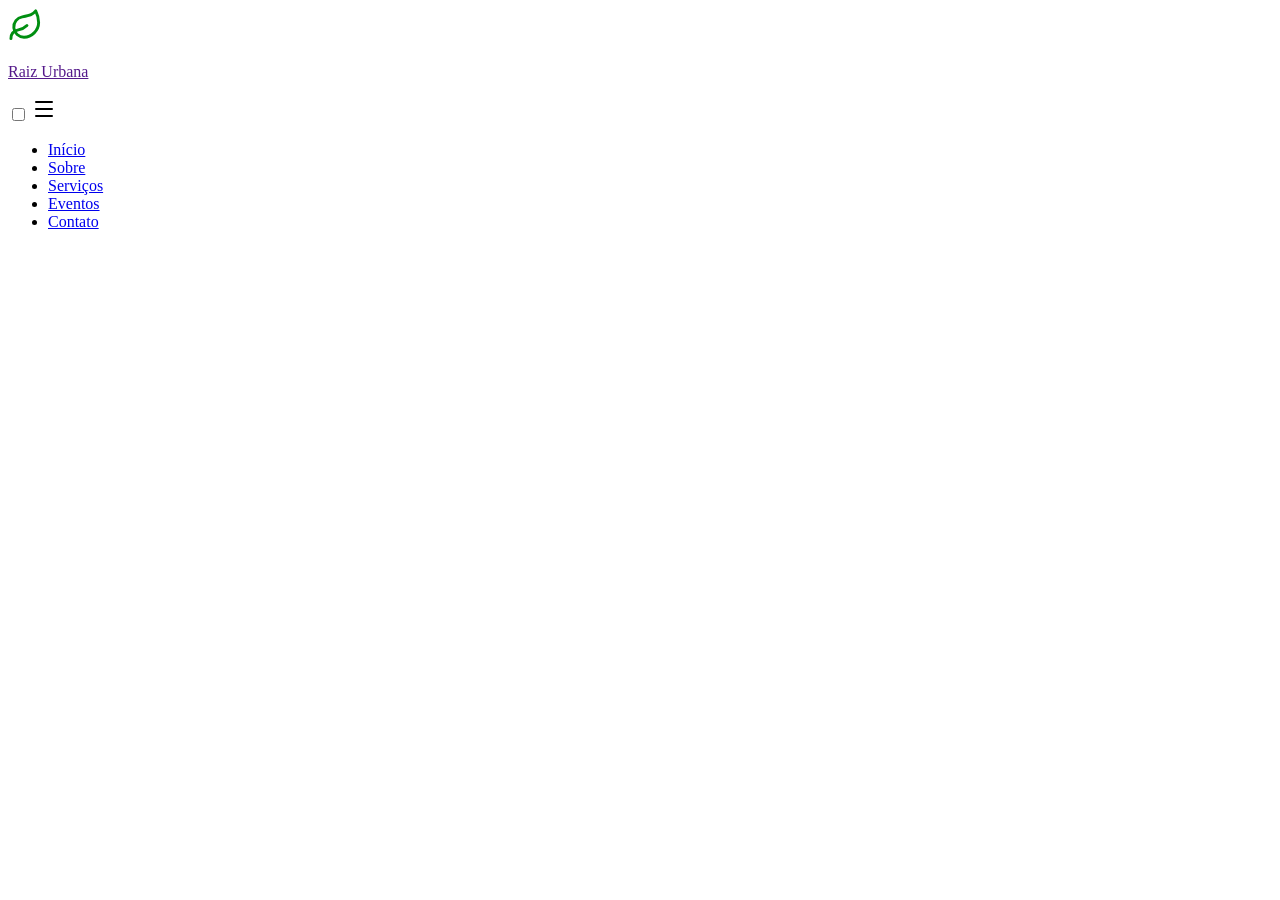
==== servicos.html @ 97cd3160 "Add files via upload" ====
<!DOCTYPE html>
<html lang="pt-br">

<head>
    <meta charset="UTF-8">
    <meta name="viewport" content="width=device-width, initial-scale=1.0">
    <link rel="preconnect" href="https://fonts.googleapis.com">
    <link rel="preconnect" href="https://fonts.gstatic.com" crossorigin>
    <link href="https://fonts.googleapis.com/css2?family=Roboto:ital,wght@0,100..900;1,100..900&display=swap"
        rel="stylesheet">
    <link rel="stylesheet" href="css/servicos.css">
    <title>Document</title>
</head>

<body>
    <header class="cabecalho">
        <div class="container-menu">
            <div class="logo-menu">
                <!--LOGO-->
                <div class="logo">
                    <a href="" class="logo-link">
                        <svg xmlns="http://www.w3.org/2000/svg" width="35" height="35" viewBox="0 0 24 24" fill="none"
                            stroke="#008f11" stroke-width="2" stroke-linecap="round" stroke-linejoin="round"
                            class="lucide lucide-leaf-icon lucide-leaf">
                            <path
                                d="M11 20A7 7 0 0 1 9.8 6.1C15.5 5 17 4.48 19 2c1 2 2 4.18 2 8 0 5.5-4.78 10-10 10Z" />
                            <path d="M2 21c0-3 1.85-5.36 5.08-6C9.5 14.52 12 13 13 12" />
                        </svg>
                        <p>Raiz Urbana</p>
                    </a>
                </div>
            </div>
            <nav class="nav-bar">
                <input type="checkbox" id="tg-toggle">
                <label for="tg-toggle" class="hamburguer"><svg xmlns="http://www.w3.org/2000/svg" width="24" height="24"
                        viewBox="0 0 24 24" fill="none" stroke="currentColor" stroke-width="2" stroke-linecap="round"
                        stroke-linejoin="round" class="lucide lucide-menu-icon lucide-menu">
                        <path d="M4 5h16" />
                        <path d="M4 12h16" />
                        <path d="M4 19h16" />
                    </svg></label>
                <ul class="menu">
                    <li><a href="index.html">Início</a></li>
                    <li><a href="sobre.html">Sobre</a></li>
                    <li><a href="servicos.html">Serviços</a></li>
                    <li><a href="eventos.html">Eventos</a></li>
                    <li><a href="contato.html">Contato</a></li>
                </ul>
            </nav>
        </div>
    </header>
    <main class="conteudo-principal">
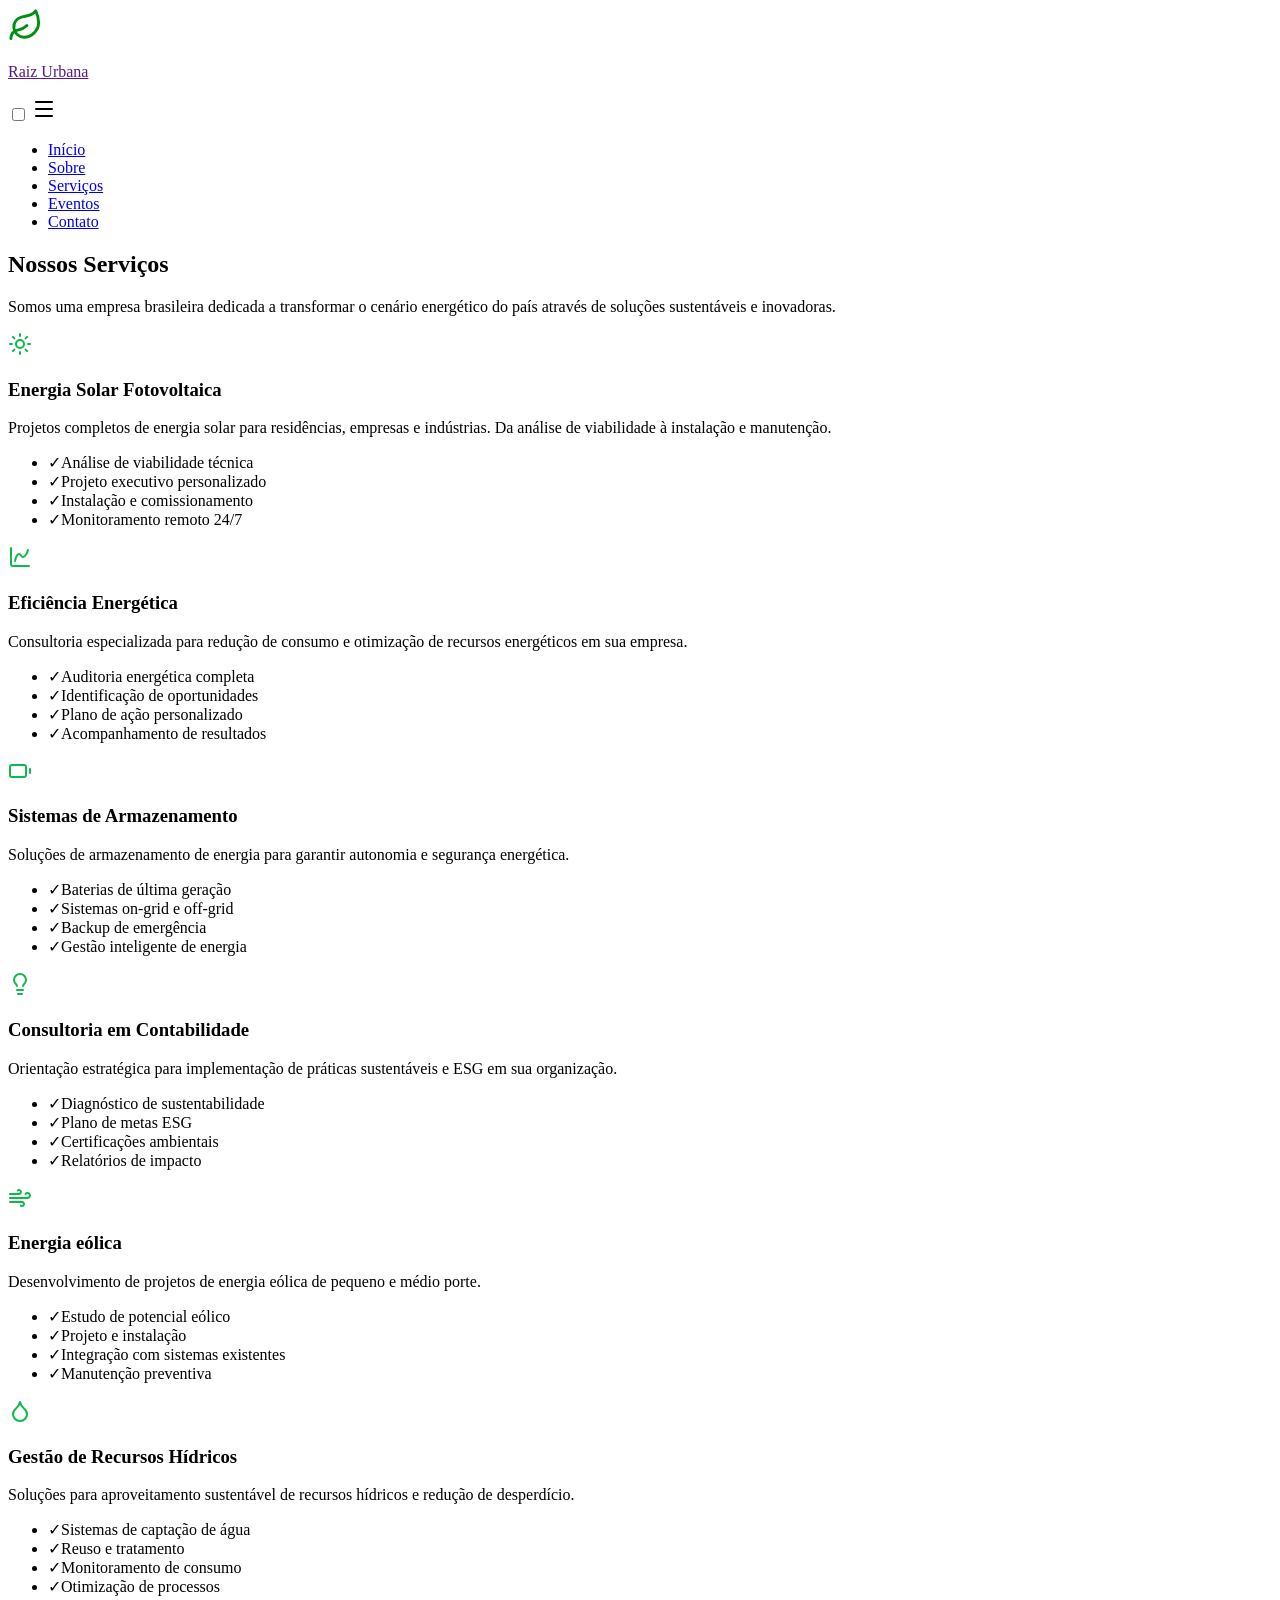
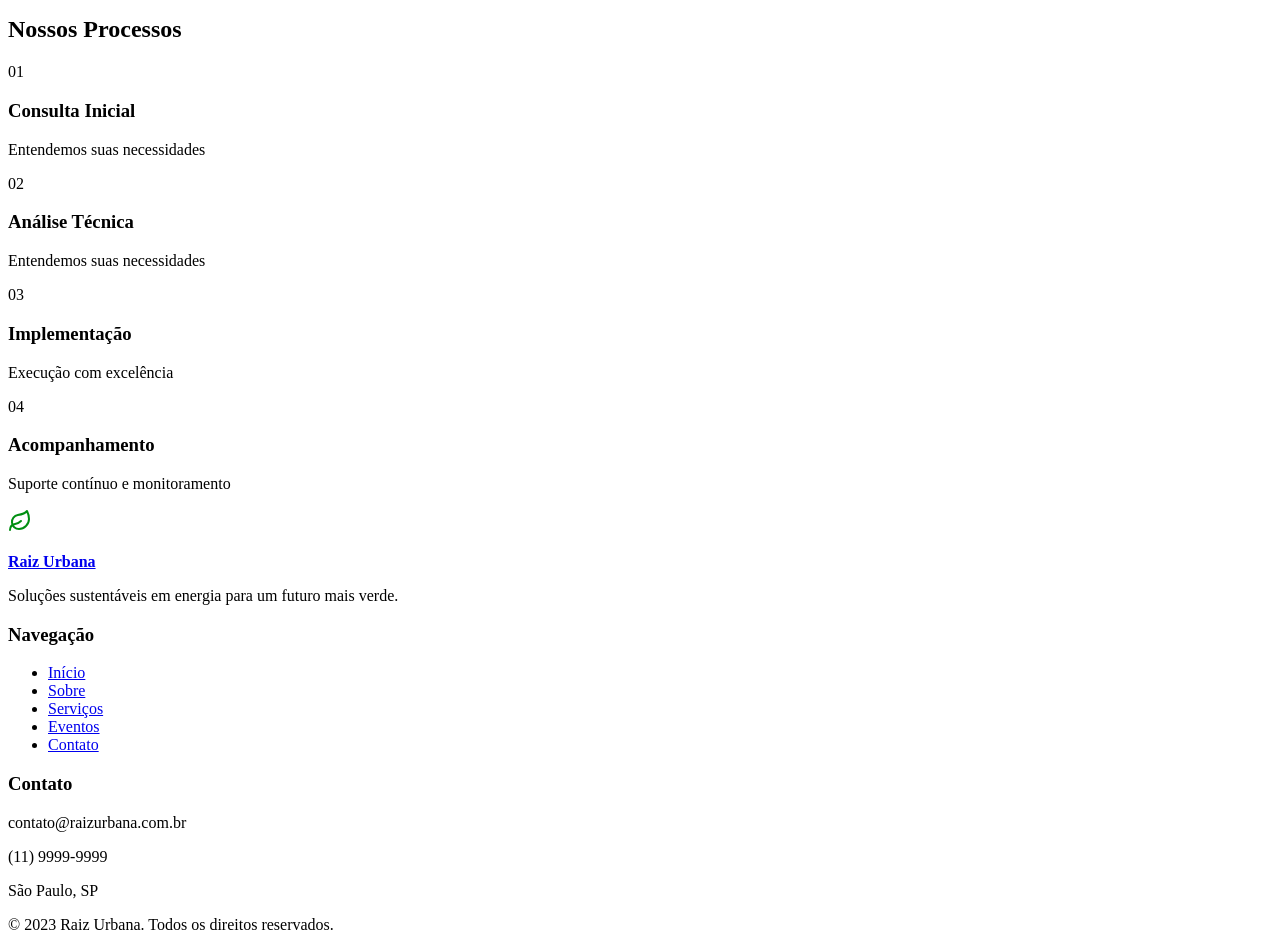
==== commit b89aae08: "Update servicos.html" ====
--- a/servicos.html
+++ b/servicos.html
@@ -8,7 +8,7 @@
     <link rel="preconnect" href="https://fonts.gstatic.com" crossorigin>
     <link href="https://fonts.googleapis.com/css2?family=Roboto:ital,wght@0,100..900;1,100..900&display=swap"
         rel="stylesheet">
-    <link rel="stylesheet" href="css/servicos.css">
+    <link rel="stylesheet" href="../css/servicos.css">
     <title>Document</title>
 </head>
 
@@ -39,6 +39,7 @@
                         <path d="M4 12h16" />
                         <path d="M4 19h16" />
                     </svg></label>
+
                 <ul class="menu">
                     <li><a href="index.html">Início</a></li>
                     <li><a href="sobre.html">Sobre</a></li>
@@ -49,4 +50,249 @@
             </nav>
         </div>
     </header>
-    <main class="conteudo-principal">+    <main class="conteudo-principal">
+        <section class="banner-pagina">
+            <div class="container">
+                <h2 class="title-banner">
+                    <span>Nossos Serviços</span>
+                </h2>
+                <p class="subtitle">
+                    Somos uma empresa brasileira dedicada a transformar o cenário energético do país através de soluções
+                    sustentáveis e inovadoras.
+                </p>
+            </div>
+        </section>
+        
+        <section class="sessao-servicos">
+            <div class="container">
+
+                <article class="faixa-cards">
+                    <div class="card-serv">
+                        <div class="container-card">
+                            <div class="icon">
+                                <svg xmlns="http://www.w3.org/2000/svg" width="24" height="24" viewBox="0 0 24 24"
+                                    fill="none" stroke="#0cba4b" stroke-width="2" stroke-linecap="round"
+                                    stroke-linejoin="round" class="lucide lucide-sun-icon lucide-sun">
+                                    <circle cx="12" cy="12" r="4" />
+                                    <path d="M12 2v2" />
+                                    <path d="M12 20v2" />
+                                    <path d="m4.93 4.93 1.41 1.41" />
+                                    <path d="m17.66 17.66 1.41 1.41" />
+                                    <path d="M2 12h2" />
+                                    <path d="M20 12h2" />
+                                    <path d="m6.34 17.66-1.41 1.41" />
+                                    <path d="m19.07 4.93-1.41 1.41" />
+                                </svg>
+                            </div>
+                            <h3>Energia Solar Fotovoltaica</h3>
+                            <p>Projetos completos de energia solar para residências, empresas e indústrias. Da análise
+                                de
+                                viabilidade à instalação e manutenção.</p>
+                            <ul class="especialidade-area">
+                                <li><span class="confirm-especi">✓</span>Análise de viabilidade técnica</li>
+                                <li><span class="confirm-especi">✓</span>Projeto executivo personalizado</li>
+                                <li><span class="confirm-especi">✓</span>Instalação e comissionamento</li>
+                                <li><span class="confirm-especi">✓</span>Monitoramento remoto 24/7</li>
+                            </ul>
+                        </div>
+                    </div>
+                    <div class="card-serv">
+                        <div class="container-card">
+                            <div class="icon">
+                                <svg xmlns="http://www.w3.org/2000/svg" width="24" height="24" viewBox="0 0 24 24"
+                                    fill="none" stroke="#0cba4b" stroke-width="2" stroke-linecap="round"
+                                    stroke-linejoin="round" class="lucide lucide-chart-spline-icon lucide-chart-spline">
+                                    <path d="M3 3v16a2 2 0 0 0 2 2h16" />
+                                    <path d="M7 16c.5-2 1.5-7 4-7 2 0 2 3 4 3 2.5 0 4.5-5 5-7" />
+                                </svg>
+                            </div>
+                            <h3>Eficiência Energética</h3>
+                            <p>Consultoria especializada para redução de consumo e otimização de recursos energéticos em
+                                sua
+                                empresa.</p>
+                            <ul class="especialidade-area">
+                                <li><span class="confirm-especi">✓</span>Auditoria energética completa</li>
+                                <li><span class="confirm-especi">✓</span>Identificação de oportunidades</li>
+                                <li><span class="confirm-especi">✓</span>Plano de ação personalizado</li>
+                                <li><span class="confirm-especi">✓</span>Acompanhamento de resultados</li>
+                            </ul>
+                        </div>
+                    </div>
+                    <div class="card-serv">
+                        <div class="container-card">
+                            <div class="icon">
+                                <svg xmlns="http://www.w3.org/2000/svg" width="24" height="24" viewBox="0 0 24 24"
+                                    fill="none" stroke="#0cba4b" stroke-width="2" stroke-linecap="round"
+                                    stroke-linejoin="round" class="lucide lucide-battery-icon lucide-battery">
+                                    <path d="M 22 14 L 22 10" />
+                                    <rect x="2" y="6" width="16" height="12" rx="2" />
+                                </svg>
+                            </div>
+                            <h3>Sistemas de Armazenamento</h3>
+                            <p>Soluções de armazenamento de energia para garantir autonomia e segurança energética.</p>
+                            <ul class="especialidade-area">
+                                <li><span class="confirm-especi">✓</span>Baterias de última geração</li>
+                                <li><span class="confirm-especi">✓</span>Sistemas on-grid e off-grid</li>
+                                <li><span class="confirm-especi">✓</span>Backup de emergência</li>
+                                <li><span class="confirm-especi">✓</span>Gestão inteligente de energia</li>
+                            </ul>
+                        </div>
+                    </div>
+
+
+                    <div class="card-serv">
+                        <div class="container-card">
+                            <div class="icon"> <svg xmlns="http://www.w3.org/2000/svg" width="24" height="24"
+                                    viewBox="0 0 24 24" fill="none" stroke="#0cba4b" stroke-width="2"
+                                    stroke-linecap="round" stroke-linejoin="round"
+                                    class="lucide lucide-lightbulb-icon lucide-lightbulb">
+                                    <path
+                                        d="M15 14c.2-1 .7-1.7 1.5-2.5 1-.9 1.5-2.2 1.5-3.5A6 6 0 0 0 6 8c0 1 .2 2.2 1.5 3.5.7.7 1.3 1.5 1.5 2.5" />
+                                    <path d="M9 18h6" />
+                                    <path d="M10 22h4" />
+                                </svg>
+                            </div>
+                            <h3>Consultoria em Contabilidade</h3>
+                            <p>Orientação estratégica para implementação de práticas sustentáveis e ESG em sua
+                                organização.</p>
+                            <ul class="especialidade-area">
+                                <li><span class="confirm-especi">✓</span>Diagnóstico de sustentabilidade</li>
+                                <li><span class="confirm-especi">✓</span>Plano de metas ESG</li>
+                                <li><span class="confirm-especi">✓</span>Certificações ambientais</li>
+                                <li><span class="confirm-especi">✓</span>Relatórios de impacto</li>
+                            </ul>
+                        </div>
+                    </div>
+                    <div class="card-serv">
+                        <div class="container-card">
+                            <div class="icon"><svg xmlns="http://www.w3.org/2000/svg" width="24" height="24"
+                                    viewBox="0 0 24 24" fill="none" stroke="#0cba4b" stroke-width="2"
+                                    stroke-linecap="round" stroke-linejoin="round"
+                                    class="lucide lucide-wind-icon lucide-wind">
+                                    <path d="M12.8 19.6A2 2 0 1 0 14 16H2" />
+                                    <path d="M17.5 8a2.5 2.5 0 1 1 2 4H2" />
+                                    <path d="M9.8 4.4A2 2 0 1 1 11 8H2" />
+                                </svg>
+                            </div>
+                            <h3>Energia eólica</h3>
+                            <p>Desenvolvimento de projetos de energia eólica de pequeno e médio porte.</p>
+                            <ul class="especialidade-area">
+                                <li><span class="confirm-especi">✓</span>Estudo de potencial eólico</li>
+                                <li><span class="confirm-especi">✓</span>Projeto e instalação</li>
+                                <li><span class="confirm-especi">✓</span>Integração com sistemas existentes</li>
+                                <li><span class="confirm-especi">✓</span>Manutenção preventiva</li>
+                            </ul>
+                        </div>
+                    </div>
+                    <div class="card-serv">
+                        <div class="container-card">
+                            <div class="icon">
+                                <svg xmlns="http://www.w3.org/2000/svg" width="24" height="24" viewBox="0 0 24 24"
+                                    fill="none" stroke="#0cba4b" stroke-width="2" stroke-linecap="round"
+                                    stroke-linejoin="round" class="lucide lucide-droplet-icon lucide-droplet">
+                                    <path
+                                        d="M12 22a7 7 0 0 0 7-7c0-2-1-3.9-3-5.5s-3.5-4-4-6.5c-.5 2.5-2 4.9-4 6.5C6 11.1 5 13 5 15a7 7 0 0 0 7 7z" />
+                                </svg>
+                            </div>
+                            <h3>Gestão de Recursos Hídricos</h3>
+                            <p>Soluções para aproveitamento sustentável de recursos hídricos e redução de
+                                desperdício.
+                            </p>
+                            <ul class="especialidade-area">
+                                <li><span class="confirm-especi">✓</span>Sistemas de captação de água</li>
+                                <li><span class="confirm-especi">✓</span>Reuso e tratamento</li>
+                                <li><span class="confirm-especi">✓</span>Monitoramento de consumo</li>
+                                <li><span class="confirm-especi">✓</span>Otimização de processos</li>
+                            </ul>
+                        </div>
+                    </div>
+                </article>
+            </div>
+        </section>
+
+        <section class="sessao-nosso-processo">
+            <h2 class="title-sessao-cards">
+                <span>Nossos Processos</span>
+            </h2>
+
+            <div class="container">
+                <article class="container-processos">
+
+                    <div class="processos">
+                        <div class="consultas">
+                            <div class="numero-processo"><span>01</span></div>
+                            <h3>Consulta Inicial</h3>
+                            <p class="descricao-processo">Entendemos suas necessidades</p>
+                        </div>
+                    </div>
+                    <div class="processos">
+                        <div class="consultas">
+                            <div class="numero-processo"><span>02</span></div>
+                            <h3>Análise Técnica</h3>
+                            <p class="descricao-processo">Entendemos suas necessidades</p>
+                        </div>
+                    </div>
+                    <div class="processos">
+                        <div class="consultas">
+                            <div class="numero-processo"><span>03</span></div>
+                            <h3>Implementação</h3>
+                            <p class="descricao-processo">Execução com excelência</p>
+                        </div>
+                    </div>
+                    <div class="processos">
+                        <div class="consultas">
+                            <div class="numero-processo"><span>04</span></div>
+                            <h3>Acompanhamento</h3>
+                            <p class="descricao-processo">Suporte contínuo e monitoramento</p>
+                        </div>
+                    </div>
+                </article>
+            </div>
+        </section>
+    </main>
+
+    <footer class="footer-site">
+        <div class="container-footer">
+            <div class="column-footer">
+                <div class="logo-footer d-flex">
+                    <a href="/">
+                        <svg xmlns="http://www.w3.org/2000/svg" width="24" height="24" viewBox="0 0 24 24" fill="none"
+                            stroke="#008f11" stroke-width="2" stroke-linecap="round" stroke-linejoin="round"
+                            class="lucide lucide-leaf-icon lucide-leaf">
+                            <path
+                                d="M11 20A7 7 0 0 1 9.8 6.1C15.5 5 17 4.48 19 2c1 2 2 4.18 2 8 0 5.5-4.78 10-10 10Z" />
+                            <path d="M2 21c0-3 1.85-5.36 5.08-6C9.5 14.52 12 13 13 12" />
+                        </svg>
+                        <p><strong>Raiz Urbana</strong></p>
+                    </a>
+                </div>
+                <p class="subtitle-logo">
+                    Soluções sustentáveis em energia para um futuro mais verde.
+                </p>
+            </div>
+            <div class="column-footer">
+                <div class="navegacao">
+                    <h3>Navegação</h3>
+                    <ul class="paginas-links">
+                        <li><a href="#">Início</a></li>
+                        <li><a href="#">Sobre</a></li>
+                        <li><a href="#">Serviços</a></li>
+                        <li><a href="#">Eventos</a></li>
+                        <li><a href="#">Contato</a></li>
+                    </ul>
+                </div>
+            </div>
+            <div class="column-footer">
+                <div class="contato">
+                    <h3>Contato</h3>
+                    <p>contato@raizurbana.com.br</p>
+                    <p>(11) 9999-9999</p>
+                    <p>São Paulo, SP</p>
+                </div>
+            </div>
+        </div>
+        <p class="footer-copyright">© 2023 Raiz Urbana. Todos os direitos reservados.</p>
+    </footer>
+</body>
+
+</html>
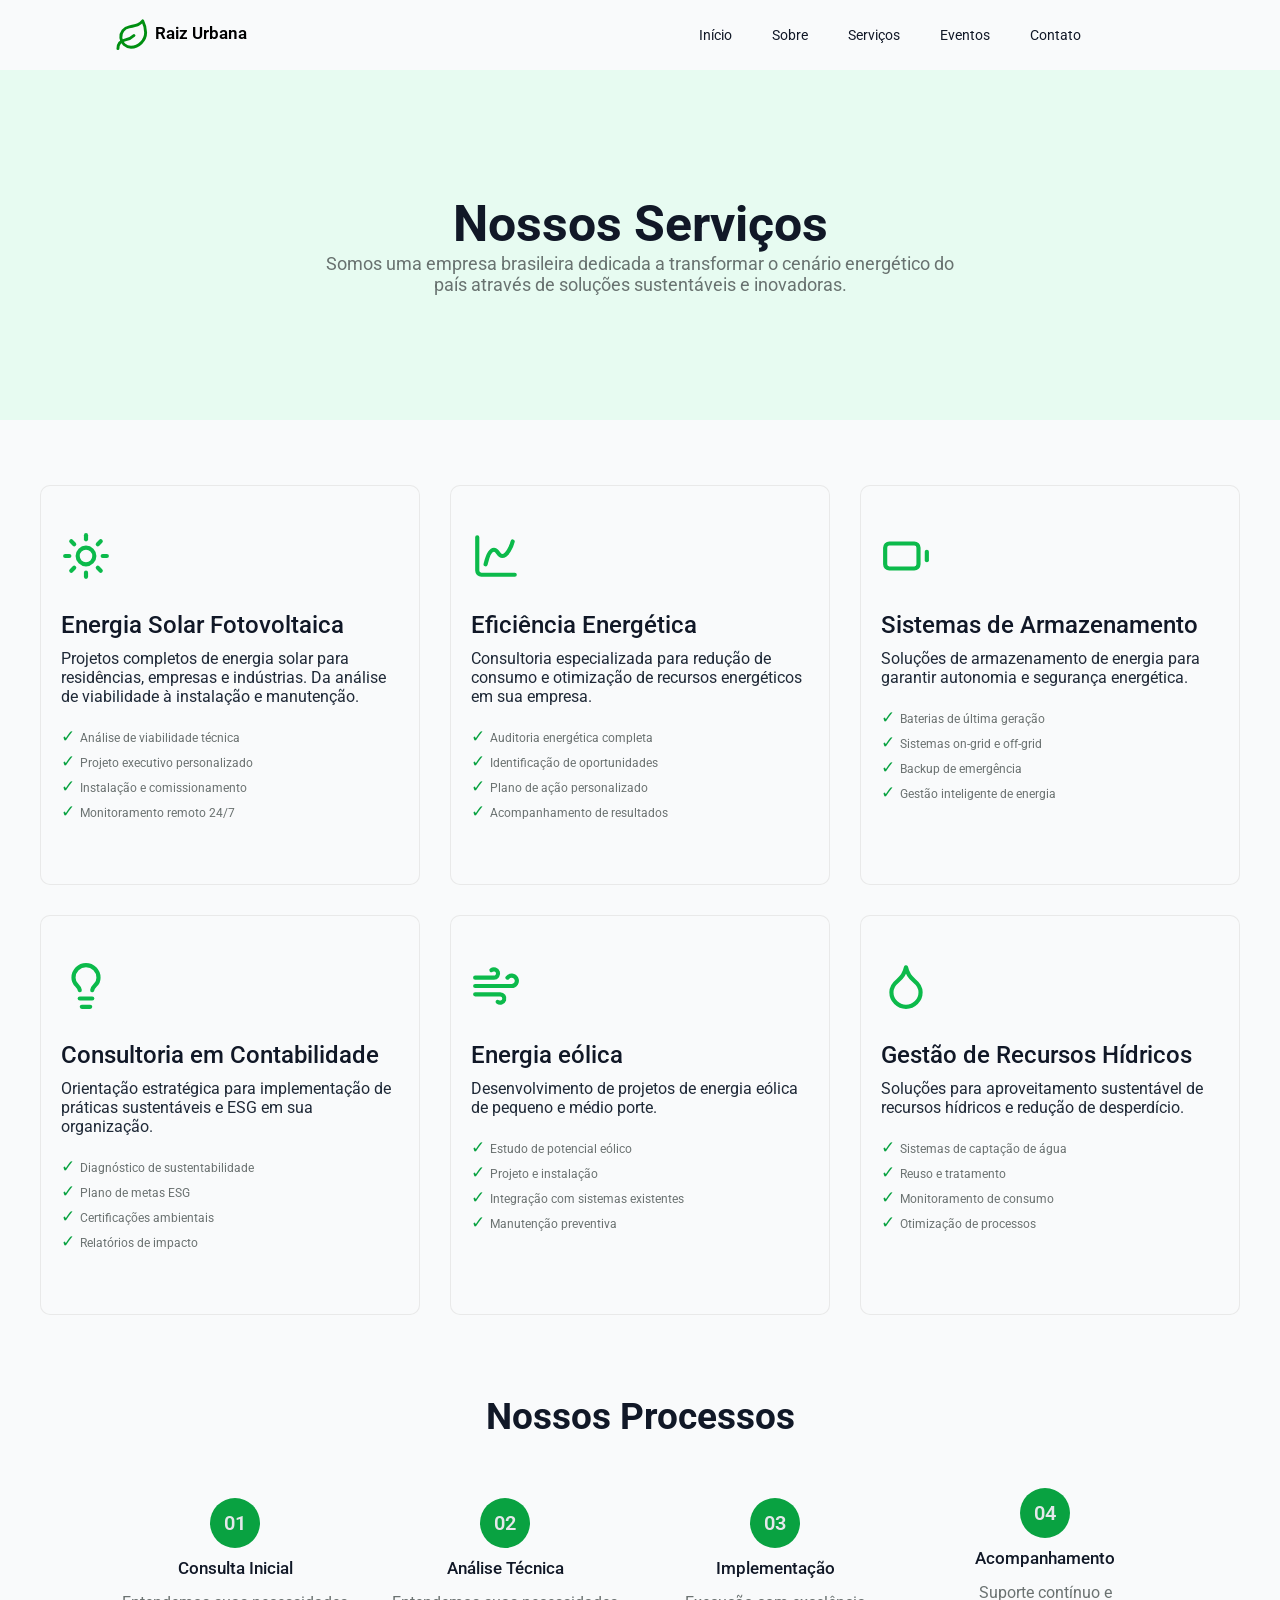
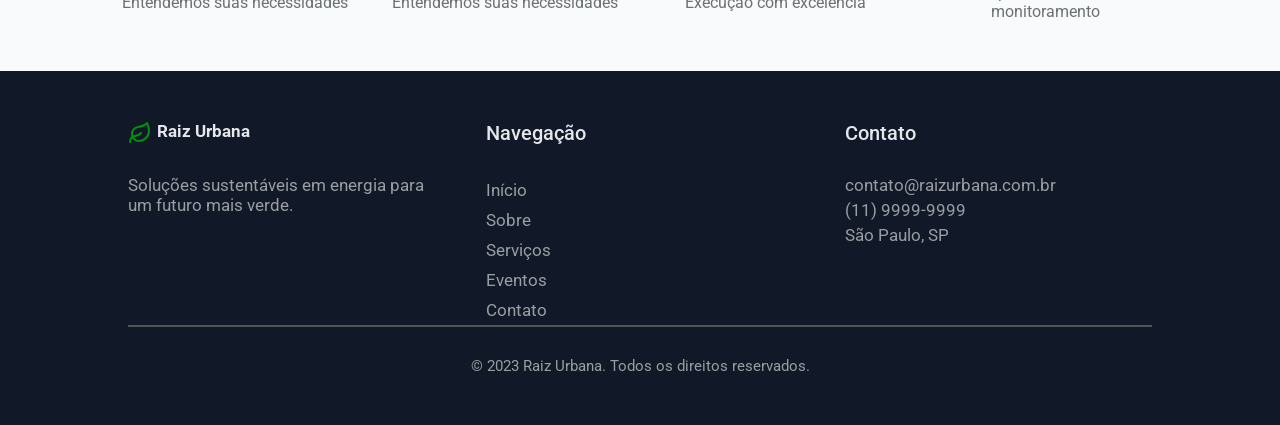
==== commit 4aa5b52a: "Update servicos.html" ====
--- a/servicos.html
+++ b/servicos.html
@@ -8,7 +8,7 @@
     <link rel="preconnect" href="https://fonts.gstatic.com" crossorigin>
     <link href="https://fonts.googleapis.com/css2?family=Roboto:ital,wght@0,100..900;1,100..900&display=swap"
         rel="stylesheet">
-    <link rel="stylesheet" href="../css/servicos.css">
+    <link rel="stylesheet" href="servicos.css">
     <title>Document</title>
 </head>
 
--- a/servicos.css
+++ b/servicos.css
@@ -0,0 +1,638 @@
+:root {
+    --color-font-primary: #0cba4b;
+    --color-font-secondary: rgb(13, 155, 89);
+    --color-hover: #09a241;
+    --background-suave: #e7fbf1;
+    --color-font-preta: #0c0d12;
+    --color-font-cinza: #575e5de0;
+    --color-font-cinza-fraco: #e5e5e5cf;
+    --color-font-footer: #9a9ea2;
+
+    /* Fontes */
+
+    --color-textos-principais: #111827;
+    --color-textos-secundarios: #1f2937;
+    --color-bordas: #e5e7eb;
+    --backgrounds-claros: #f9fafb;
+
+    /* Tamanho da fonte */
+
+    --tamanho-title-sessao: 3.7rem;
+    --tamamho-subtitulos: 2rem;
+    --tamanho-textos: 1.6rem;
+}
+
+/* Estilos globais */
+
+* {
+    padding: 0;
+    margin: 0;
+    box-sizing: border-box;
+}
+
+a {
+    text-decoration: none;
+    color: inherit;
+}
+
+.container {
+    max-width: 100%;
+    width: 100%;
+    min-height: 100%;
+    height: 100%;
+    margin: 0 auto 0;
+    padding: 0;
+    box-sizing: border-box;
+}
+
+html,
+body {
+    height: 100vh;
+    margin: auto;
+    width: 100%;
+}
+
+html {
+    margin: auto;
+    scroll-behavior: smooth;
+    min-width: 100%;
+    font-size: 62.5%;
+    display: flex;
+    justify-content: center;
+    align-items: center;
+}
+
+body {
+    font-family: 'Roboto', sans-serif;
+    margin: 0;
+    padding: 0;
+    background-color: var(--backgrounds-claros);
+    max-width: 1750px;
+}
+
+.cabecalho {
+    background-color: var(--backgrounds-claros);
+    width: 100%;
+    max-width: 1750px;
+    height: 5em;
+    margin: 0;
+    text-align: center;
+    font-size: 1.4rem;
+    position: fixed;
+    z-index: 99999;
+}
+
+.cabecalho .container-menu {
+    margin: auto;
+    min-width: 100%;
+    height: 100%;
+    display: flex;
+    align-items: center;
+}
+
+.logo-menu {
+    width: 30%;
+    height: 100%;
+    display: flex;
+    justify-content: center;
+    align-items: center;
+}
+
+.logo {
+    padding-left: 25px;
+    width: 100%;
+    height: 100%;
+    display: flex;
+
+    align-items: center;
+    justify-content: start;
+}
+
+.logo-link {
+    display: flex;
+    width: 50%;
+    margin: auto;
+}
+
+.logo-link p {
+    padding: .5rem;
+    font-size: 17px;
+    height: 35px;
+    font-weight: 600;
+}
+
+.nav-bar {
+    width: 70%;
+    height: 100%;
+}
+
+.menu {
+    width: 80%;
+    height: 100%;
+    list-style-type: none;
+
+    display: flex;
+    justify-content: end;
+    align-items: center;
+}
+
+.menu a {
+    padding: 1rem 2rem;
+    font-size: 14px;
+    color: var(--color-textos-principais);
+}
+
+.menu a:hover {
+    color: var(--color-hover);
+}
+
+.hamburguer,
+#tg-toggle {
+    display: none;
+    cursor: pointer;
+}
+
+
+.conteudo-principal {
+    min-width: 100%;
+    height: auto;
+    display: flex;
+    flex-direction: column;
+    justify-content: center;
+    align-items: center;
+    margin-top: 7rem;
+}
+
+.banner-pagina {
+    height: 35rem;
+    max-width: 100%;
+    width: 100%;
+    background-color: var(--background-suave);
+}
+
+.banner-pagina>.container {
+    display: flex;
+    flex-direction: column;
+    align-items: center;
+    justify-content: center;
+    gap: 0;
+}
+
+.title-banner {
+    max-width: 100%;
+    width: 100%;
+    height: fit-content;
+    padding: 0;
+    margin-bottom: 3rem;
+    margin: 0;
+    text-align: center;
+}
+
+.title-banner span {
+    font-size: 5rem;
+    color: var(--color-textos-principais);
+}
+
+.subtitle {
+    color: var(--color-font-cinza);
+    font-size: 1.8rem;
+    margin: 0;
+    width: 50%;
+    text-align: center;
+}
+
+/**************
+*Sessao nossos servicos*
+**************/
+
+.sessao-servicos {
+    margin-top: 5rem;
+    width: 100%;
+    height: auto;
+    padding: 1.5rem 0 5rem;
+    display: flex;
+    flex-direction: column;
+    align-items: center;
+}
+
+.faixa-cards {
+    min-width: 98%;
+    max-width: 100%;
+    display: flex;
+    justify-content: center;
+    align-items: center;
+    gap: 3rem;
+    flex-wrap: wrap;
+    padding: 0 4rem;
+}
+
+.card-serv {
+    flex-shrink: 1;
+    flex-grow: 1;
+    width: 25%;
+    height: 40rem;
+    background-color: var(--backgrounds-claros);
+    display: flex;
+    flex-direction: column;
+    align-items: center;
+    padding: 2rem 2rem 0;
+    border-radius: 1rem;
+    border: 1px solid var(--color-font-cinza-fraco);
+}
+
+.card-serv:hover {
+    box-shadow: 1px 1px 20px -5px #918f8f;
+    outline: 0.1rem solid var(--color-hover);
+}
+
+.card-serv .icon {
+    width: 100%;
+    height: 10rem;
+    display: flex;
+    justify-content: start;
+    align-items: center;
+}
+
+.icon svg {
+    width: 5rem;
+    height: 5rem;
+}
+
+.container-card h3 {
+    width: 100%;
+    height: auto;
+    font-size: calc(.8rem + var(--tamanho-textos));
+    color: var(--color-textos-principais);
+    margin: .5rem 0 1rem;
+    font-weight: 500;
+
+}
+
+.container-card p {
+    width: 100%;
+    height: auto;
+    font-size: var(--tamanho-textos);
+    color: var(--color-textos-secundarios);
+
+    margin: 1rem 0 2rem;
+}
+
+.container-card ul.especialidade-area {
+    width: 100%;
+    height: auto;
+    list-style-type: none;
+    display: flex;
+    flex-direction: column;
+    gap: .5rem;
+
+    font-size: 1.2rem;
+    color: var(--color-font-cinza);
+}
+
+.confirm-especi {
+    color: var(--color-hover);
+    font-size: 1.7rem;
+    margin-right: .5rem;
+}
+
+/**************
+*Sessao nossos processos*
+**************/
+
+
+h2.title-sessao-cards {
+    width: 100%;
+    height: auto;
+    padding: 1.5rem 0 5rem;
+    text-align: center;
+}
+
+
+h2.title-sessao-cards span {
+    font-size: var(--tamanho-title-sessao);
+    color: var(--color-textos-principais);
+}
+
+.sessao-nosso-processo {
+    width: 100%;
+    height: auto;
+    padding: 1.5rem 0 5rem;
+    display: flex;
+    flex-direction: column;
+    align-items: center;
+}
+
+article.container-processos {
+    width: 100%;
+    height: auto;
+    display: flex;
+    justify-content: center;
+    align-items: center;
+    gap: 3rem;
+    padding: 0 4rem;
+}
+
+.processos{
+    text-align: center;
+    width: 20%;
+    min-height: 10rem;
+    height: auto;
+}
+
+.processos .consultas {
+    width: 100%;
+    height: 100%;
+    display: flex;
+    flex-direction: column;
+    justify-content: center;
+    align-items: center;
+}
+
+
+.numero-processo {
+    margin: 0 auto 1rem;
+    padding: 1.9rem;
+
+    width: 5rem;
+    height: 5rem;
+
+    border-radius: 50%;
+    background-color: var(--color-hover);
+    color: var(--color-bordas);
+    font-size: 2rem;
+    font-weight: 600;
+
+    display: flex;
+    justify-content: center;
+    align-items: center;
+}
+
+.consultas h3{
+    font-size: 1.7rem;
+    font-weight: 500;
+    color: var(--color-textos-principais);
+    width: 100%;
+
+    margin-bottom: 1.5rem;
+}
+
+.descricao-processo {
+    width: 100%;
+    height: auto;
+    font-size:var(--tamanho-textos);
+    color: var(--color-font-cinza);
+}
+
+
+/**************
+*Sessao footer*
+**************/
+
+.footer-site {
+    width: 100%;
+    height: auto;
+    padding: 0 0 5rem;
+    margin: auto;
+    background-color: var(--color-textos-principais);
+    color: var(--color-font-footer);
+    text-align: center;
+}
+
+.container-footer {
+    max-width: 100%;
+    width: 80%;
+    margin: 0 auto 3rem;
+    height: 80%;
+    border-bottom: 2px solid var(--color-font-cinza);
+    display: flex;
+    justify-content: space-between;
+    flex-wrap: wrap;
+}
+
+.column-footer {
+    width: 30%;
+    height: 100%;
+    justify-items: start;
+    text-align: left;
+    padding: 5rem 0 0;
+    display: flex;
+    flex-direction: column;
+}
+
+.logo-footer a {
+    display: flex;
+    gap: .5rem;
+    width: 100%;
+    height: auto;
+    margin-bottom: 3rem;
+    font-size: 1.7rem;
+    color: var(--color-bordas);
+}
+
+.subtitle-logo {
+    font-size: 1.7rem;
+}
+
+.contato {
+    width: 100%;
+    min-height: 100%;
+    height: 100%;
+}
+
+
+.navegacao {
+    width: 100%;
+    height: 100%;
+}
+
+.navegacao h3,
+.contato h3 {
+    font-weight: 500;
+    font-size: var(--tamamho-subtitulos);
+    color: var(--color-bordas);
+    margin: 0 0 3rem;
+}
+
+.paginas-links {
+    list-style-type: none;
+    display: flex;
+    flex-flow: column wrap;
+}
+
+.paginas-links li a {
+    display: block;
+    font-size: 1.7rem;
+    padding: .5rem 0;
+}
+
+.paginas-links li a:hover {
+    background-color: #1f2937;
+    color: var(--color-hover);
+}
+
+.contato p {
+    font-size: 1.7rem;
+    margin-bottom: .5rem;
+}
+
+.footer-copyright {
+    margin: auto;
+    font-size: 1.5rem;
+    text-align: center;
+}
+
+
+/**************
+*Media Queries*
+**************/
+
+@media (max-width: 767px) {
+
+    /* .nav-bar {
+        /* flex-direction: row-reverse; 
+    }*/
+
+    .menu {
+        display: none;
+    }
+
+    .hamburguer {
+        margin: 2.5rem 0 0 auto;
+        width: 50px;
+        height: 50px;
+        display: block;
+        cursor: pointer;
+    }
+
+    #tg-toggle:checked~.menu {
+        width: 100%;
+        height: auto;
+        padding: 1rem 0 1rem;
+        flex-direction: column;
+        display: flex;
+        gap: 10px;
+        position: absolute;
+        top: 100.1%;
+        right: 0%;
+        background-color: var(--backgrounds-claros);
+        box-shadow: 2px 0px 10px -10px #000;
+    }
+
+    .menu li {
+        width: 100%;
+    }
+
+    .menu a {
+        padding: 1rem 0;
+        display: block;
+        width: 100%;
+    }
+
+    .menu a:hover {
+        background-color: var(--color-bordas);
+        color: var(--color-font-primary);
+    }
+
+
+    .faixa-cards{
+        width: 98%;
+        max-width: 98%;
+        height: auto;
+        padding: 1rem auto 0;
+
+        flex-direction: column;
+        align-items: center;
+        justify-content: center;
+    }
+
+    
+    .card-serv{
+        width: 100%;
+        min-height: 40rem;
+    }
+    
+    .sessao-nosso-processo{
+        width: 100%;
+        height: auto;
+        padding: 1.5rem 0 5rem;
+        display: flex;
+        flex-direction: column;
+        align-items: center;
+    }
+
+    .container-processos{
+        width: 100%;
+        max-width: 100%;
+        display: flex;
+        flex-direction: column;
+        gap: 5rem;
+    }
+
+    .footer-site {
+        height: auto;
+        text-align: left;
+    }
+
+    .container-footer {
+        width: 90%;
+        text-align: left;
+        display: flex;
+        flex-direction: column;
+        align-items: start;
+    }
+
+    .column-footer {
+        text-align: left;
+        padding: 0;
+    }
+
+    .footer-copyright {
+        margin: 3rem auto 3rem;
+        font-size: 1.5rem;
+        text-align: center;
+    }
+
+}
+
+
+@media (max-width: 991px) {
+    .footer-site {
+        height: auto;
+        text-align: left;
+    }
+
+    .container-footer {
+        width: 90%;
+        text-align: left;
+        display: flex;
+        flex-direction: column;
+        align-items: start;
+    }
+
+    .column-footer {
+        text-align: left;
+        padding: 0;
+    }
+
+    .footer-copyright {
+        margin: 3rem auto 3rem;
+        font-size: 1.5rem;
+        text-align: center;
+    }
+}
+
+@media (min-width: 991px) and (max-width: 1024px) {
+    .faixa-cards {
+        width: 100%;
+        height: auto;
+        display: flex;
+        justify-content: space-between;
+        flex-wrap: wrap;
+    }
+
+    .card-serv {
+        width: 45%;
+        max-width: 50%;
+        height: auto;
+    }
+}
